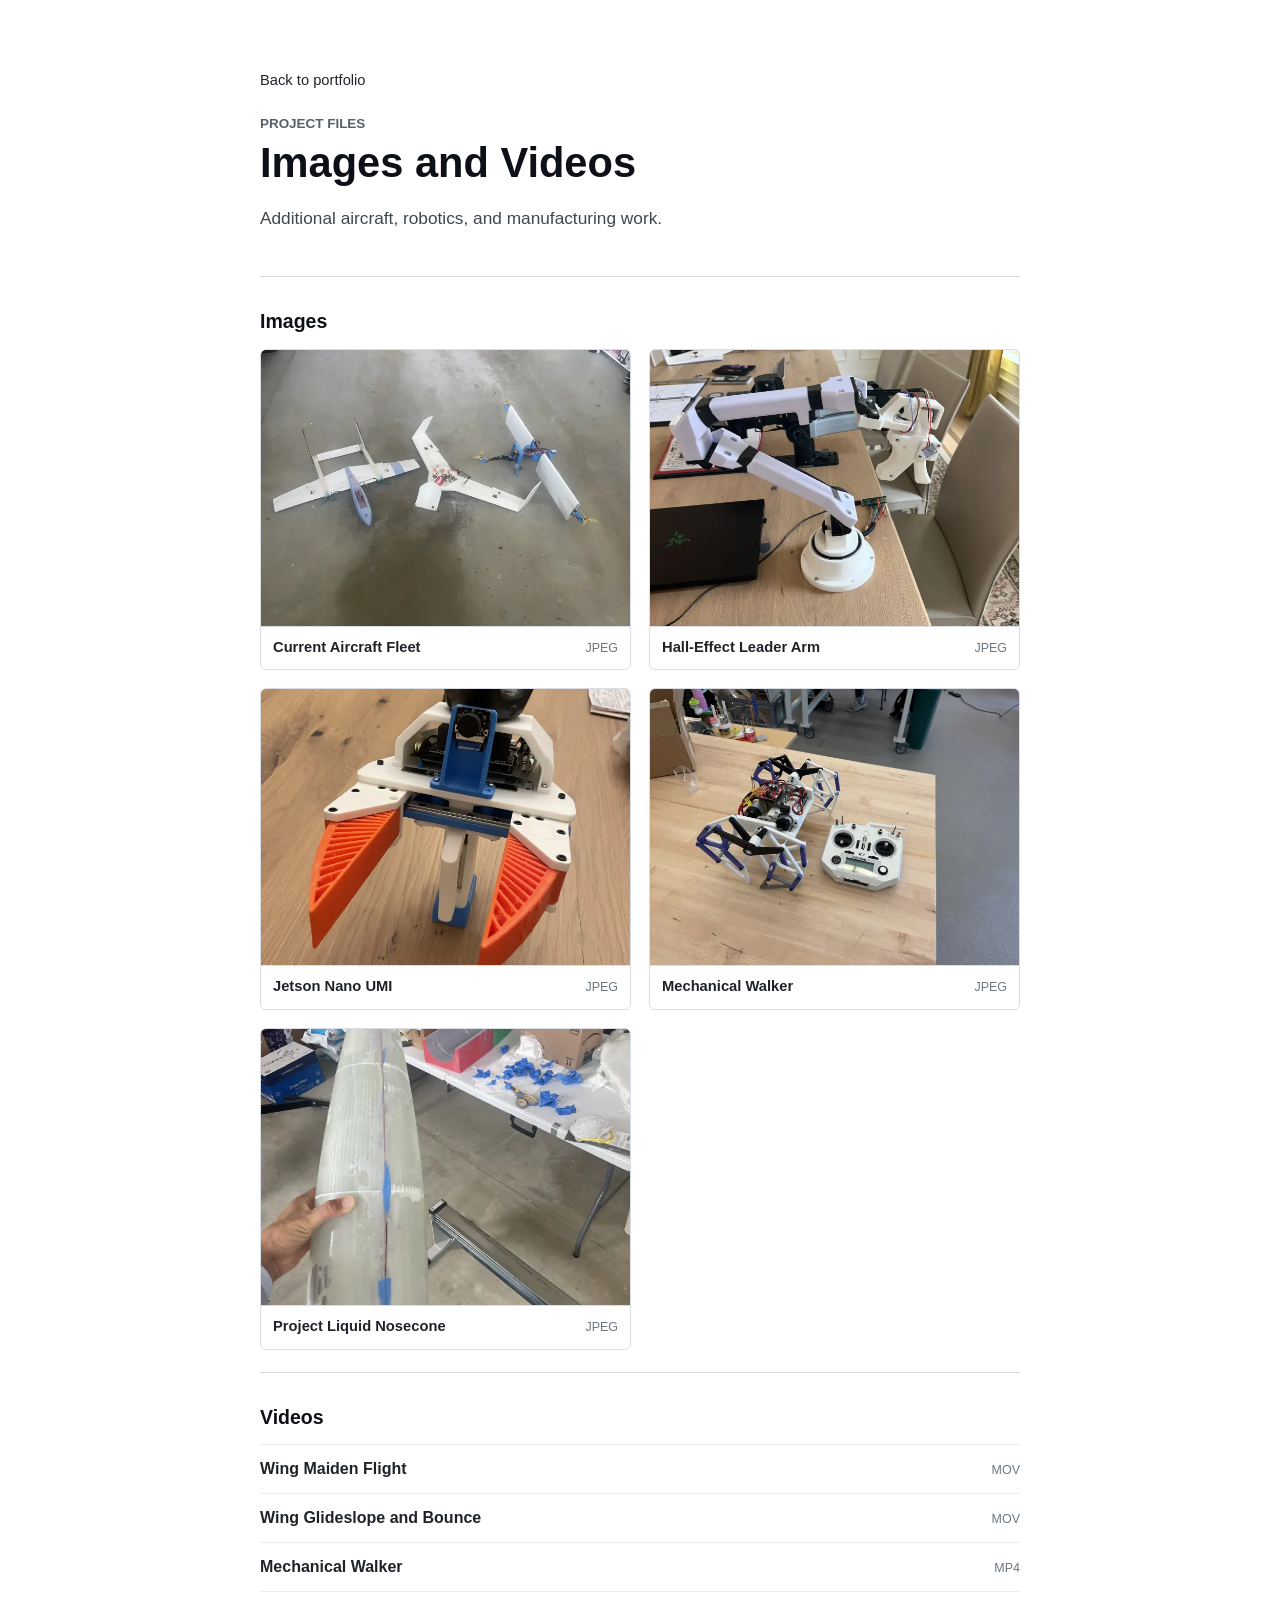
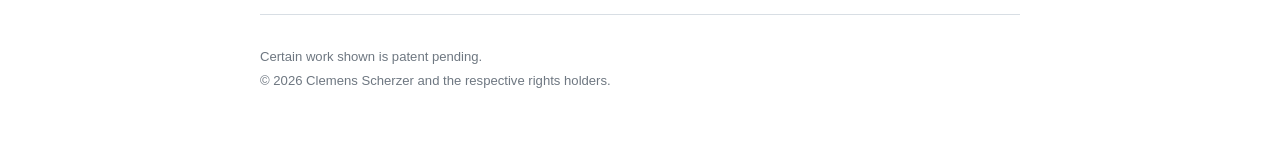
==== Misc_Im_Vids/index.html @ 6a4cf70f "Standardize portfolio file links" ====
<!doctype html>
<html lang="en">
  <head>
    <meta charset="utf-8">
    <meta name="viewport" content="width=device-width, initial-scale=1">
    <meta name="description" content="Project images and videos from Clemens Scherzer's engineering portfolio.">
    <title>Images and Videos | Clemens Scherzer</title>
    <link rel="stylesheet" href="../styles.css">
  </head>
  <body>
    <main class="subpage">
      <nav class="back-link" aria-label="Breadcrumb">
        <a href="../">Back to portfolio</a>
      </nav>

      <header>
        <p class="eyebrow">Project Files</p>
        <h1>Images and Videos</h1>
        <p class="intro">Additional aircraft, robotics, and manufacturing work.</p>
      </header>

      <section aria-labelledby="project-images">
        <h2 id="project-images">Images</h2>
        <ul class="thumbnail-grid">
          <li>
            <a href="Current_Fleet.jpeg" target="_blank">
              <img src="thumbnails/Current_Fleet.webp" alt="A collection of prototype aircraft" loading="lazy">
              <span>Current Aircraft Fleet <small>JPEG</small></span>
            </a>
          </li>
          <li>
            <a href="Hall_Effect_Leader_Arm.jpeg" target="_blank">
              <img src="thumbnails/Hall_Effect_Leader_Arm.webp" alt="Hall-effect leader arm prototype" loading="lazy">
              <span>Hall-Effect Leader Arm <small>JPEG</small></span>
            </a>
          </li>
          <li>
            <a href="JetsonNano_UMI.jpeg" target="_blank">
              <img src="thumbnails/JetsonNano_UMI.webp" alt="Jetson Nano universal manipulator interface" loading="lazy">
              <span>Jetson Nano UMI <small>JPEG</small></span>
            </a>
          </li>
          <li>
            <a href="MENG_2147_Walker.jpeg" target="_blank">
              <img src="thumbnails/MENG_2147_Walker.webp" alt="Mechanical walker prototype and controller" loading="lazy">
              <span>Mechanical Walker <small>JPEG</small></span>
            </a>
          </li>
          <li>
            <a href="PLIQ_nosecone.jpeg" target="_blank">
              <img src="thumbnails/PLIQ_nosecone.webp" alt="Project Liquid composite nosecone manufacturing" loading="lazy">
              <span>Project Liquid Nosecone <small>JPEG</small></span>
            </a>
          </li>
        </ul>
      </section>

      <section aria-labelledby="project-videos">
        <h2 id="project-videos">Videos</h2>
        <ul class="primary-links">
          <li><a href="Wing_Maiden_Clip_3S.mov" target="_blank">Wing Maiden Flight</a><span>MOV</span></li>
          <li><a href="Wing_glideslope_and_bounce.mov" target="_blank">Wing Glideslope and Bounce</a><span>MOV</span></li>
          <li><a href="MENG_2147_Walker.mp4" target="_blank">Mechanical Walker</a><span>MP4</span></li>
        </ul>
      </section>

      <footer>
        <p>Certain work shown is patent pending.</p>
        <p>&copy; 2026 Clemens Scherzer and the respective rights holders.</p>
      </footer>
    </main>
  </body>
</html>
---- styles.css ----
:root {
  color-scheme: light;
  font-family: -apple-system, BlinkMacSystemFont, "Segoe UI", Helvetica, Arial, sans-serif;
  color: #1f2328;
  background: #ffffff;
  font-synthesis: none;
}

* {
  box-sizing: border-box;
}

body {
  margin: 0;
  background: #ffffff;
}

main {
  width: min(100% - 40px, 760px);
  margin: 0 auto;
  padding: 72px 0 48px;
}

.site-banner {
  display: block;
  width: min(100%, 280px);
  height: auto;
  margin: 0 0 28px;
}

header {
  padding-bottom: 34px;
  border-bottom: 1px solid #d8dee4;
}

.eyebrow {
  margin: 0 0 10px;
  color: #57606a;
  font-size: 0.84rem;
  font-weight: 600;
  text-transform: uppercase;
}

h1,
h2,
p {
  letter-spacing: 0;
}

h1 {
  margin: 0;
  color: #0d1117;
  font-size: 2.6rem;
  line-height: 1.08;
}

.intro {
  max-width: 650px;
  margin: 18px 0 16px;
  color: #3f4750;
  font-size: 1.08rem;
  line-height: 1.65;
}

.contact {
  display: flex;
  flex-wrap: wrap;
  gap: 7px;
  margin: 0;
  color: #8c959f;
  font-size: 0.94rem;
}

.contact-type {
  margin-left: -4px;
  color: #6e7781;
  font-size: 0.7rem;
}

section {
  padding: 32px 0 22px;
  border-bottom: 1px solid #d8dee4;
}

h2 {
  margin: 0 0 14px;
  color: #0d1117;
  font-size: 1.22rem;
  line-height: 1.3;
}

.section-link {
  color: inherit;
}

.back-link {
  margin-bottom: 28px;
  font-size: 0.92rem;
}

.subpage header {
  padding-bottom: 28px;
}

ul {
  margin: 0;
  padding-left: 22px;
}

li {
  margin: 9px 0;
  line-height: 1.5;
}

a {
  color: #1f2328;
  text-decoration: none;
}

a:hover {
  color: #bc4c00;
}

a:focus-visible {
  outline: 2px solid #0969da;
  outline-offset: 4px;
  border-radius: 2px;
}

.primary-links {
  padding: 0;
  list-style: none;
}

.primary-links li {
  display: flex;
  align-items: baseline;
  justify-content: space-between;
  gap: 20px;
  margin: 0;
  padding: 12px 0;
  border-top: 1px solid #eaeef2;
}

.primary-links li:last-child {
  border-bottom: 1px solid #eaeef2;
}

.primary-links a {
  font-weight: 600;
}

.primary-links span {
  color: #6e7781;
  font-size: 0.78rem;
}

.thumbnail-grid {
  display: grid;
  grid-template-columns: repeat(2, minmax(0, 1fr));
  gap: 18px;
  padding: 0;
  list-style: none;
}

.thumbnail-grid li {
  min-width: 0;
  margin: 0;
}

.thumbnail-grid a {
  display: block;
  overflow: hidden;
  color: #1f2328;
  text-decoration: none;
  border: 1px solid #d8dee4;
  border-radius: 6px;
}

.thumbnail-grid a:hover {
  color: #bc4c00;
  border-color: #8c959f;
}

.thumbnail-grid img {
  display: block;
  width: 100%;
  aspect-ratio: 4 / 3;
  object-fit: cover;
  background: #f6f8fa;
  border-bottom: 1px solid #d8dee4;
}

.thumbnail-grid span {
  display: flex;
  align-items: baseline;
  justify-content: space-between;
  gap: 14px;
  padding: 11px 12px 12px;
  font-size: 0.92rem;
  font-weight: 600;
  line-height: 1.35;
}

.thumbnail-grid small {
  color: #6e7781;
  font-size: 0.78rem;
  font-weight: 400;
}

footer {
  padding-top: 28px;
  color: #6e7781;
  font-size: 0.82rem;
  line-height: 1.5;
}

footer p {
  margin: 4px 0;
}

@media (max-width: 560px) {
  main {
    width: min(100% - 28px, 760px);
    padding-top: 42px;
  }

  h1 {
    font-size: 2.08rem;
  }

  .intro {
    font-size: 1rem;
  }

  section {
    padding-top: 27px;
  }

  .thumbnail-grid {
    grid-template-columns: 1fr;
  }
}
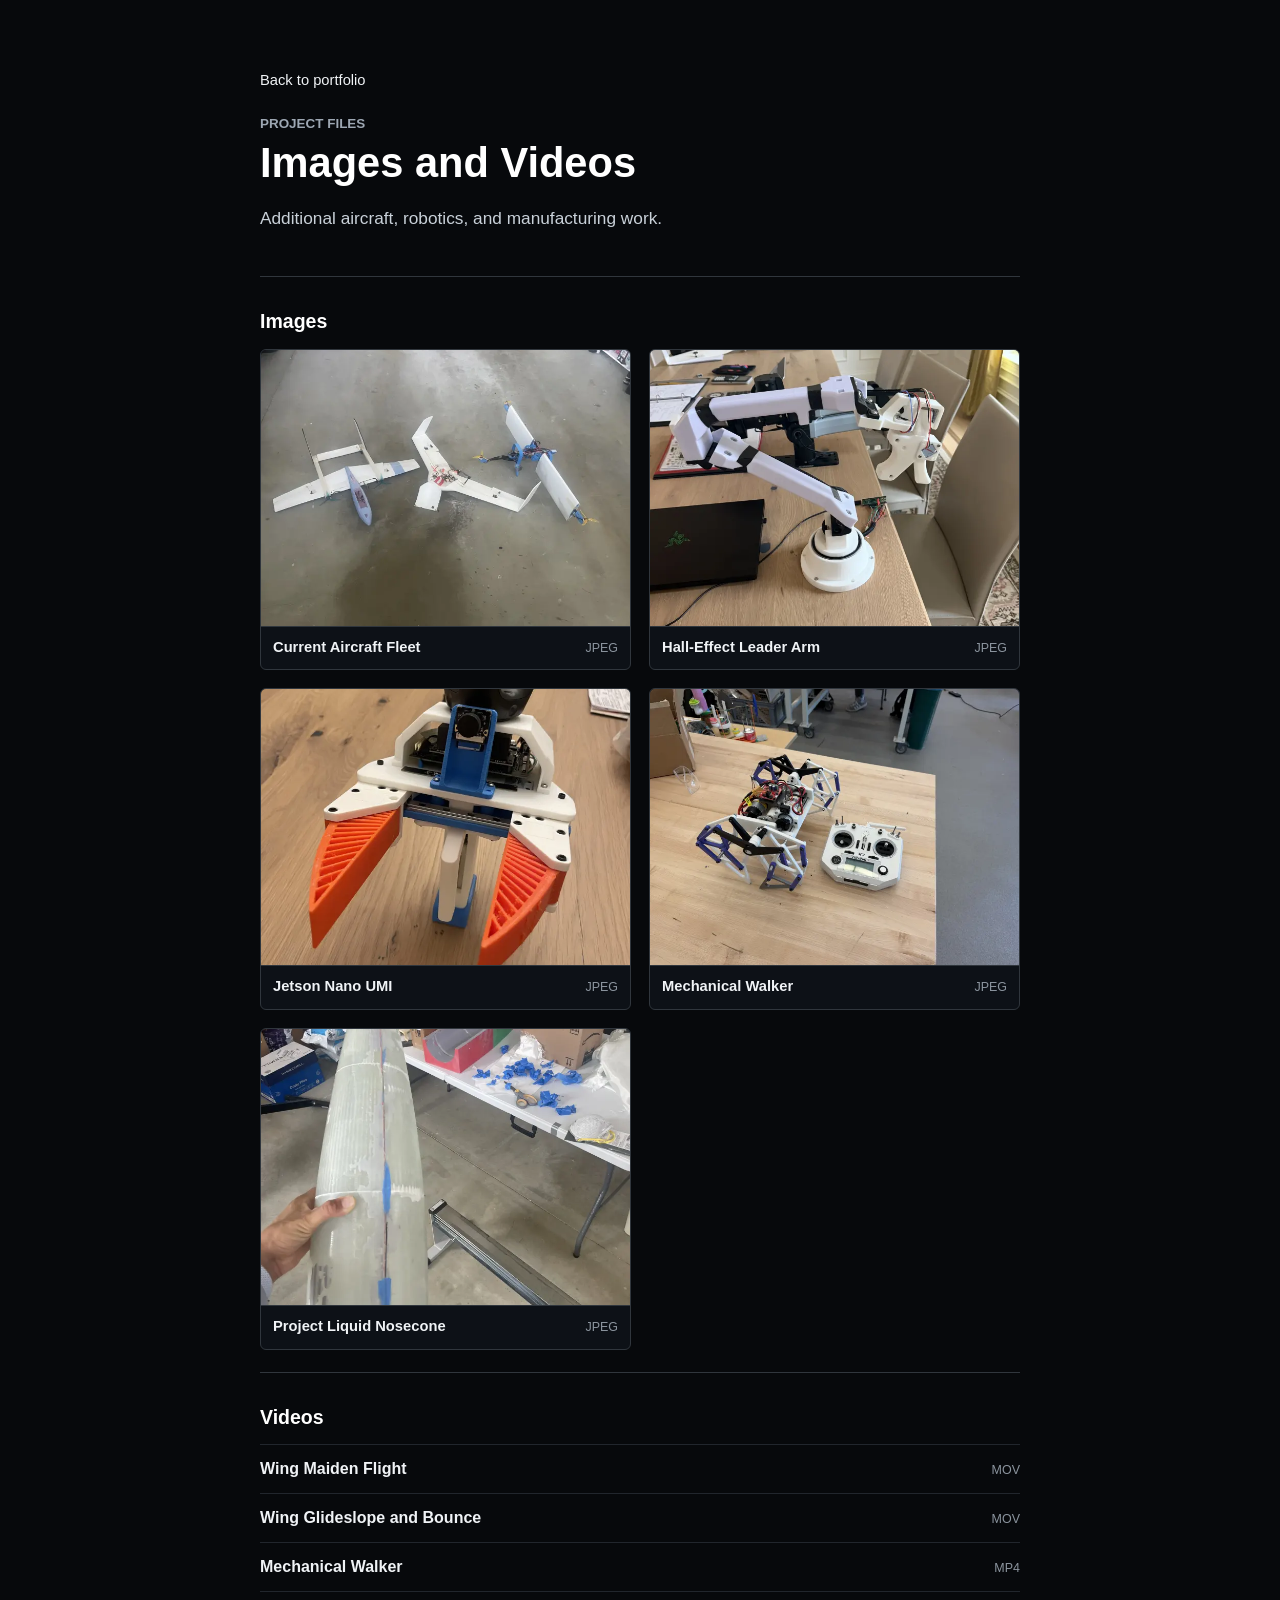
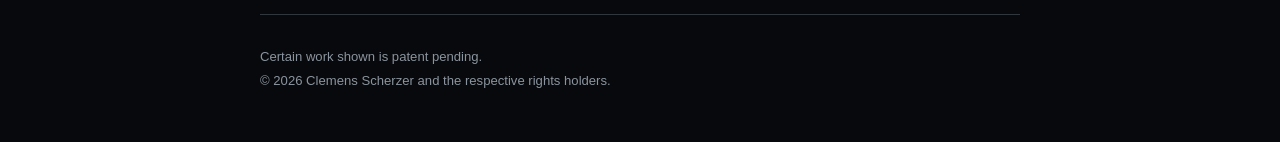
==== commit 47f31224: "Fix dark slideshow stylesheet loading" ====
--- a/Misc_Im_Vids/index.html
+++ b/Misc_Im_Vids/index.html
@@ -5,7 +5,7 @@
     <meta name="viewport" content="width=device-width, initial-scale=1">
     <meta name="description" content="Project images and videos from Clemens Scherzer's engineering portfolio.">
     <title>Images and Videos | Clemens Scherzer</title>
-    <link rel="stylesheet" href="../styles.css">
+    <link rel="stylesheet" href="../portfolio-dark.css?v=1">
   </head>
   <body>
     <main class="subpage">
--- a/portfolio-dark.css
+++ b/portfolio-dark.css
@@ -0,0 +1,312 @@
+:root {
+  color-scheme: dark;
+  font-family: -apple-system, BlinkMacSystemFont, "Segoe UI", Helvetica, Arial, sans-serif;
+  color: #f0f3f6;
+  background: #07090c;
+  font-synthesis: none;
+}
+
+* {
+  box-sizing: border-box;
+}
+
+body {
+  margin: 0;
+  min-height: 100vh;
+  background: #07090c;
+}
+
+main {
+  position: relative;
+  z-index: 1;
+  width: min(100% - 40px, 760px);
+  margin: 0 auto;
+  padding: 72px 0 48px;
+}
+
+.background-slideshow {
+  position: fixed;
+  z-index: 0;
+  inset: 0;
+  overflow: hidden;
+  background: #050608;
+}
+
+.background-slideshow::after {
+  position: absolute;
+  content: "";
+  inset: 0;
+  background: rgb(0 0 0 / 62%);
+}
+
+.background-slideshow img {
+  position: absolute;
+  inset: 0;
+  width: 100%;
+  height: 100%;
+  object-fit: cover;
+  opacity: 0;
+  filter: brightness(0.58) saturate(0.82);
+  animation: background-slide 25s linear infinite;
+}
+
+.background-slideshow img:nth-child(1) {
+  animation-delay: -1s;
+}
+
+.background-slideshow img:nth-child(2) {
+  animation-delay: 4s;
+}
+
+.background-slideshow img:nth-child(3) {
+  animation-delay: 9s;
+}
+
+.background-slideshow img:nth-child(4) {
+  animation-delay: 14s;
+}
+
+.background-slideshow img:nth-child(5) {
+  animation-delay: 19s;
+}
+
+@keyframes background-slide {
+  0% {
+    opacity: 0;
+  }
+
+  4%,
+  16% {
+    opacity: 1;
+  }
+
+  20%,
+  100% {
+    opacity: 0;
+  }
+}
+
+header {
+  padding-bottom: 34px;
+  border-bottom: 1px solid #30363d;
+}
+
+.eyebrow {
+  margin: 0 0 10px;
+  color: #9da7b3;
+  font-size: 0.84rem;
+  font-weight: 600;
+  text-transform: uppercase;
+}
+
+h1,
+h2,
+p {
+  letter-spacing: 0;
+}
+
+h1 {
+  margin: 0;
+  color: #ffffff;
+  font-size: 2.6rem;
+  line-height: 1.08;
+}
+
+.intro {
+  max-width: 650px;
+  margin: 18px 0 16px;
+  color: #c9d1d9;
+  font-size: 1.08rem;
+  line-height: 1.65;
+}
+
+.contact {
+  display: flex;
+  flex-wrap: wrap;
+  gap: 7px;
+  margin: 0;
+  color: #8b949e;
+  font-size: 0.94rem;
+}
+
+.contact-type {
+  margin-left: -4px;
+  color: #8b949e;
+  font-size: 0.7rem;
+}
+
+section {
+  padding: 32px 0 22px;
+  border-bottom: 1px solid #30363d;
+}
+
+h2 {
+  margin: 0 0 14px;
+  color: #ffffff;
+  font-size: 1.22rem;
+  line-height: 1.3;
+}
+
+.section-link {
+  color: inherit;
+}
+
+.back-link {
+  margin-bottom: 28px;
+  font-size: 0.92rem;
+}
+
+.subpage header {
+  padding-bottom: 28px;
+}
+
+ul {
+  margin: 0;
+  padding-left: 22px;
+}
+
+li {
+  margin: 9px 0;
+  line-height: 1.5;
+}
+
+a {
+  color: #f0f3f6;
+  text-decoration: none;
+}
+
+a:hover {
+  color: #ff9b5c;
+}
+
+a:focus-visible {
+  outline: 2px solid #58a6ff;
+  outline-offset: 4px;
+  border-radius: 2px;
+}
+
+.primary-links {
+  padding: 0;
+  list-style: none;
+}
+
+.primary-links li {
+  display: flex;
+  align-items: baseline;
+  justify-content: space-between;
+  gap: 20px;
+  margin: 0;
+  padding: 12px 0;
+  border-top: 1px solid #21262d;
+}
+
+.primary-links li:last-child {
+  border-bottom: 1px solid #21262d;
+}
+
+.primary-links a {
+  font-weight: 600;
+}
+
+.primary-links span {
+  color: #8b949e;
+  font-size: 0.78rem;
+}
+
+.thumbnail-grid {
+  display: grid;
+  grid-template-columns: repeat(2, minmax(0, 1fr));
+  gap: 18px;
+  padding: 0;
+  list-style: none;
+}
+
+.thumbnail-grid li {
+  min-width: 0;
+  margin: 0;
+}
+
+.thumbnail-grid a {
+  display: block;
+  overflow: hidden;
+  color: #f0f3f6;
+  text-decoration: none;
+  background: #0d1117;
+  border: 1px solid #30363d;
+  border-radius: 6px;
+}
+
+.thumbnail-grid a:hover {
+  color: #ff9b5c;
+  border-color: #6e7681;
+}
+
+.thumbnail-grid img {
+  display: block;
+  width: 100%;
+  aspect-ratio: 4 / 3;
+  object-fit: cover;
+  background: #161b22;
+  border-bottom: 1px solid #30363d;
+}
+
+.thumbnail-grid span {
+  display: flex;
+  align-items: baseline;
+  justify-content: space-between;
+  gap: 14px;
+  padding: 11px 12px 12px;
+  font-size: 0.92rem;
+  font-weight: 600;
+  line-height: 1.35;
+}
+
+.thumbnail-grid small {
+  color: #8b949e;
+  font-size: 0.78rem;
+  font-weight: 400;
+}
+
+footer {
+  padding-top: 28px;
+  color: #8b949e;
+  font-size: 0.82rem;
+  line-height: 1.5;
+}
+
+footer p {
+  margin: 4px 0;
+}
+
+@media (prefers-reduced-motion: reduce) {
+  .background-slideshow img {
+    animation: none;
+  }
+
+  .background-slideshow img:first-child {
+    opacity: 1;
+  }
+}
+
+@media (max-width: 560px) {
+  main {
+    width: min(100% - 28px, 760px);
+    padding-top: 42px;
+  }
+
+  h1 {
+    font-size: 2.08rem;
+  }
+
+  .intro {
+    font-size: 1rem;
+  }
+
+  section {
+    padding-top: 27px;
+  }
+
+  .thumbnail-grid {
+    grid-template-columns: 1fr;
+  }
+}
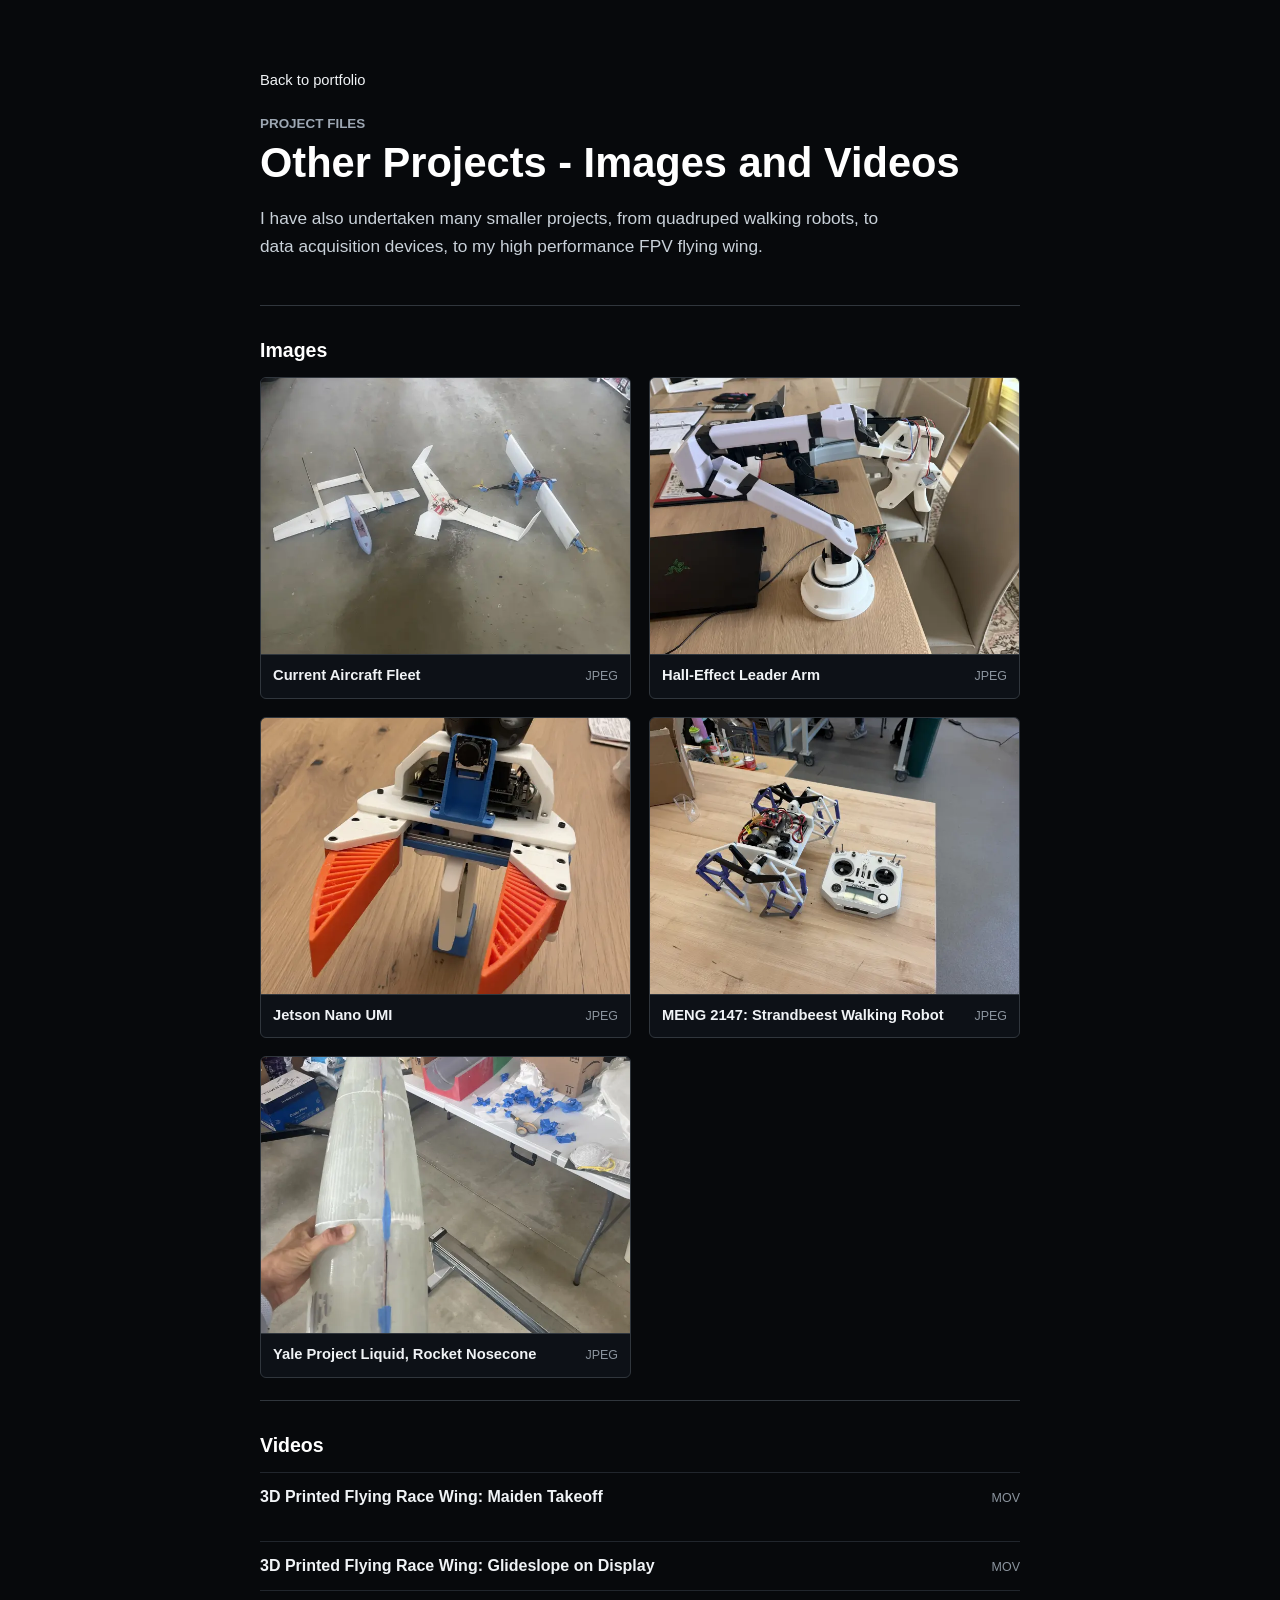
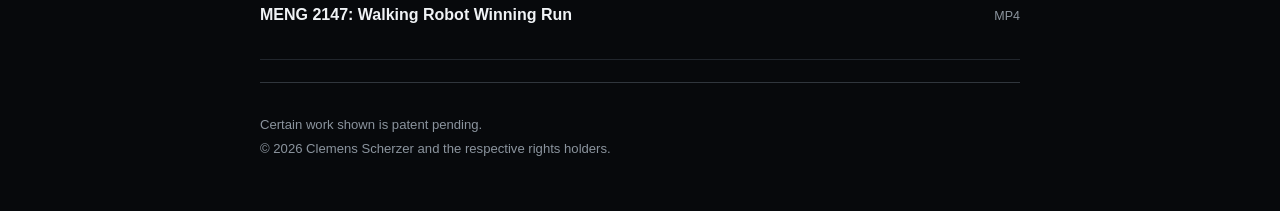
==== commit 9a275d75: "Update portfolio descriptions and resume" ====
--- a/Misc_Im_Vids/index.html
+++ b/Misc_Im_Vids/index.html
@@ -3,9 +3,9 @@
   <head>
     <meta charset="utf-8">
     <meta name="viewport" content="width=device-width, initial-scale=1">
-    <meta name="description" content="Project images and videos from Clemens Scherzer's engineering portfolio.">
-    <title>Images and Videos | Clemens Scherzer</title>
-    <link rel="stylesheet" href="../portfolio-dark.css?v=1">
+    <meta name="description" content="Other engineering project images and videos from Clemens Scherzer.">
+    <title>Other Projects - Images and Videos | Clemens Scherzer</title>
+    <link rel="stylesheet" href="../portfolio-dark.css?v=5">
   </head>
   <body>
     <main class="subpage">
@@ -15,8 +15,8 @@
 
       <header>
         <p class="eyebrow">Project Files</p>
-        <h1>Images and Videos</h1>
-        <p class="intro">Additional aircraft, robotics, and manufacturing work.</p>
+        <h1>Other Projects - Images and Videos</h1>
+        <p class="intro">I have also undertaken many smaller projects, from quadruped walking robots, to data acquisition devices, to my high performance FPV flying wing.</p>
       </header>
 
       <section aria-labelledby="project-images">
@@ -43,13 +43,14 @@
           <li>
             <a href="MENG_2147_Walker.jpeg" target="_blank">
               <img src="thumbnails/MENG_2147_Walker.webp" alt="Mechanical walker prototype and controller" loading="lazy">
-              <span>Mechanical Walker <small>JPEG</small></span>
+              <span>MENG 2147: Strandbeest Walking Robot <small>JPEG</small></span>
             </a>
           </li>
           <li>
-            <a href="PLIQ_nosecone.jpeg" target="_blank">
+            <a class="has-description" href="PLIQ_nosecone.jpeg" target="_blank">
               <img src="thumbnails/PLIQ_nosecone.webp" alt="Project Liquid composite nosecone manufacturing" loading="lazy">
-              <span>Project Liquid Nosecone <small>JPEG</small></span>
+              <span>Yale Project Liquid, Rocket Nosecone <small>JPEG</small></span>
+              <p class="link-description">I experimented with composite layups and printed molds to produce the nosecone for Yale Project Liquid's rocket.</p>
             </a>
           </li>
         </ul>
@@ -58,9 +59,15 @@
       <section aria-labelledby="project-videos">
         <h2 id="project-videos">Videos</h2>
         <ul class="primary-links">
-          <li><a href="Wing_Maiden_Clip_3S.mov" target="_blank">Wing Maiden Flight</a><span>MOV</span></li>
-          <li><a href="Wing_glideslope_and_bounce.mov" target="_blank">Wing Glideslope and Bounce</a><span>MOV</span></li>
-          <li><a href="MENG_2147_Walker.mp4" target="_blank">Mechanical Walker</a><span>MP4</span></li>
+          <li class="has-description">
+            <a href="Wing_Maiden_Clip_3S.mov" target="_blank">3D Printed Flying Race Wing: Maiden Takeoff</a><span>MOV</span>
+            <p class="link-description">This wing proved to be capable of 102mph level flight on a 3s LiPo, significantly faster than Spec-Class race wings with the same powertrain.</p>
+          </li>
+          <li><a href="Wing_glideslope_and_bounce.mov" target="_blank">3D Printed Flying Race Wing: Glideslope on Display</a><span>MOV</span></li>
+          <li class="has-description">
+            <a href="MENG_2147_Walker.mp4" target="_blank">MENG 2147: Walking Robot Winning Run</a><span>MP4</span>
+            <p class="link-description">My team won our final competition, to complete the course as rapidly as possible with a linkage-based walker.</p>
+          </li>
         </ul>
       </section>
 
--- a/portfolio-dark.css
+++ b/portfolio-dark.css
@@ -36,7 +36,7 @@
   position: absolute;
   content: "";
   inset: 0;
-  background: rgb(0 0 0 / 62%);
+  background: rgb(0 0 0 / 52%);
 }
 
 .background-slideshow img {
@@ -45,9 +45,10 @@
   width: 100%;
   height: 100%;
   object-fit: cover;
+  object-position: 54% center;
   opacity: 0;
   filter: brightness(0.58) saturate(0.82);
-  animation: background-slide 25s linear infinite;
+  animation: background-slide 40s linear infinite;
 }
 
 .background-slideshow img:nth-child(1) {
@@ -55,19 +56,31 @@
 }
 
 .background-slideshow img:nth-child(2) {
-  animation-delay: 4s;
+  animation-delay: 7s;
 }
 
 .background-slideshow img:nth-child(3) {
-  animation-delay: 9s;
+  animation-delay: 15s;
 }
 
 .background-slideshow img:nth-child(4) {
-  animation-delay: 14s;
+  animation-delay: 23s;
 }
 
 .background-slideshow img:nth-child(5) {
-  animation-delay: 19s;
+  animation-delay: 31s;
+}
+
+.background-slideshow img:nth-child(-n+3) {
+  transform: translateX(-96px);
+}
+
+.background-slideshow img:nth-child(2) {
+  transform: translateX(-192px);
+}
+
+.background-slideshow img:nth-child(-n+4) {
+  filter: brightness(0.73) saturate(0.82);
 }
 
 @keyframes background-slide {
@@ -75,12 +88,12 @@
     opacity: 0;
   }
 
-  4%,
-  16% {
+  2.5%,
+  20% {
     opacity: 1;
   }
 
-  20%,
+  22.5%,
   100% {
     opacity: 0;
   }
@@ -191,9 +204,9 @@
 }
 
 .primary-links li {
-  display: flex;
+  display: grid;
+  grid-template-columns: minmax(0, 1fr) auto;
   align-items: baseline;
-  justify-content: space-between;
   gap: 20px;
   margin: 0;
   padding: 12px 0;
@@ -208,9 +221,50 @@
   font-weight: 600;
 }
 
-.primary-links span {
+.primary-links li > span {
   color: #8b949e;
   font-size: 0.78rem;
+}
+
+.primary-links .patent-note {
+  color: #8b949e;
+  font-size: inherit;
+  font-weight: 400;
+}
+
+.section-heading-block h2 {
+  margin-bottom: 0;
+}
+
+.section-description,
+.link-description {
+  max-height: 0;
+  margin: 0;
+  overflow: hidden;
+  color: #b7c0ca;
+  font-size: 0.9rem;
+  font-weight: 400;
+  line-height: 1.55;
+  opacity: 0;
+  transition: max-height 350ms ease, margin 350ms ease, opacity 220ms ease;
+}
+
+.section-heading-block:has(.section-link:hover) .section-description,
+.section-heading-block:focus-within .section-description {
+  max-height: 24rem;
+  margin: 10px 0 18px;
+  opacity: 1;
+}
+
+.primary-links .link-description {
+  grid-column: 1 / -1;
+}
+
+.primary-links .has-description:has(> a:hover) .link-description,
+.primary-links .has-description:focus-within .link-description {
+  max-height: 14rem;
+  margin-top: 8px;
+  opacity: 1;
 }
 
 .thumbnail-grid {
@@ -267,6 +321,17 @@
   font-weight: 400;
 }
 
+.thumbnail-grid .link-description {
+  padding: 0 12px;
+}
+
+.thumbnail-grid .has-description:hover .link-description,
+.thumbnail-grid .has-description:focus .link-description {
+  max-height: 18rem;
+  padding-bottom: 12px;
+  opacity: 1;
+}
+
 footer {
   padding-top: 28px;
   color: #8b949e;
@@ -283,8 +348,34 @@
     animation: none;
   }
 
+  .section-description,
+  .link-description {
+    transition: none;
+  }
+
   .background-slideshow img:first-child {
     opacity: 1;
+  }
+}
+
+@media (hover: none) {
+  .section-description,
+  .primary-links .link-description,
+  .thumbnail-grid .link-description {
+    max-height: none;
+    opacity: 1;
+  }
+
+  .section-description {
+    margin: 10px 0 18px;
+  }
+
+  .primary-links .link-description {
+    margin-top: 8px;
+  }
+
+  .thumbnail-grid .link-description {
+    padding-bottom: 12px;
   }
 }
 
@@ -309,4 +400,12 @@
   .thumbnail-grid {
     grid-template-columns: 1fr;
   }
-}
+
+  .background-slideshow img:nth-child(-n+3) {
+    transform: translateX(-36px);
+  }
+
+  .background-slideshow img:nth-child(2) {
+    transform: translateX(-72px);
+  }
+}
